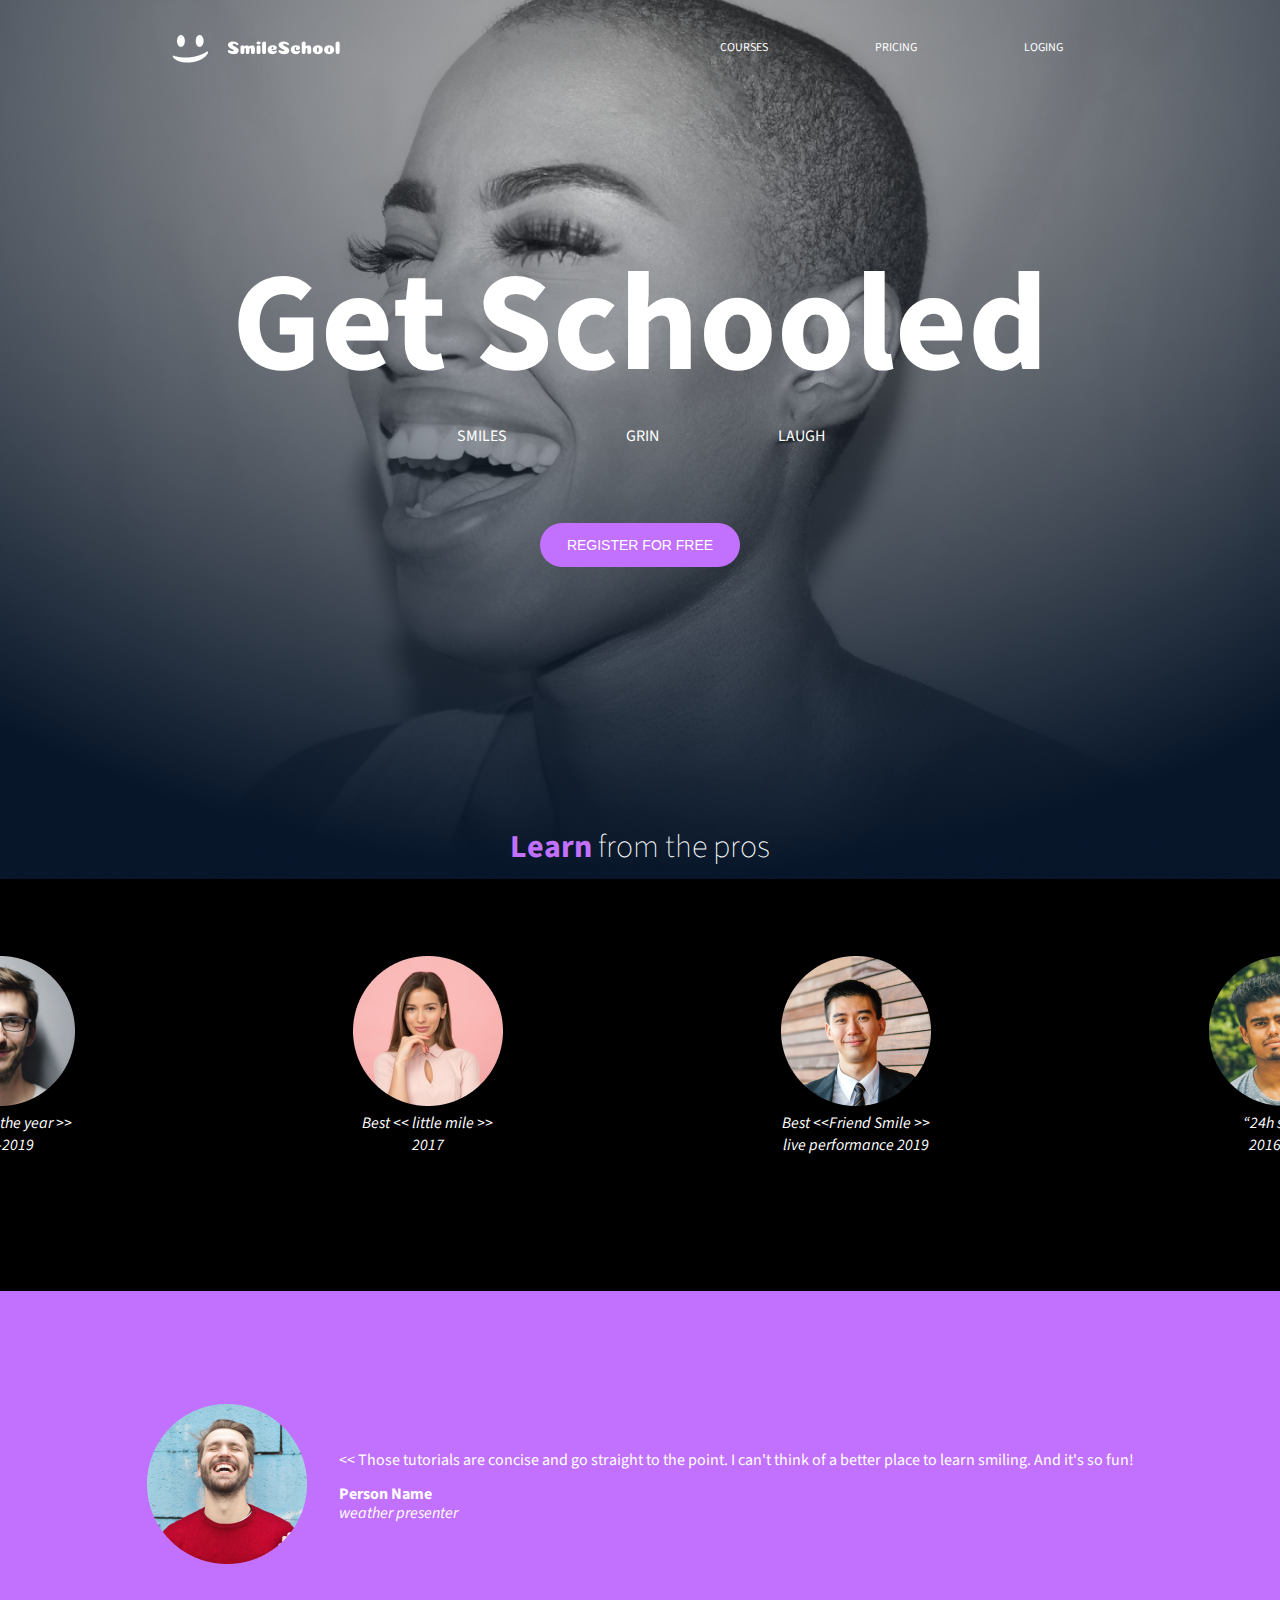
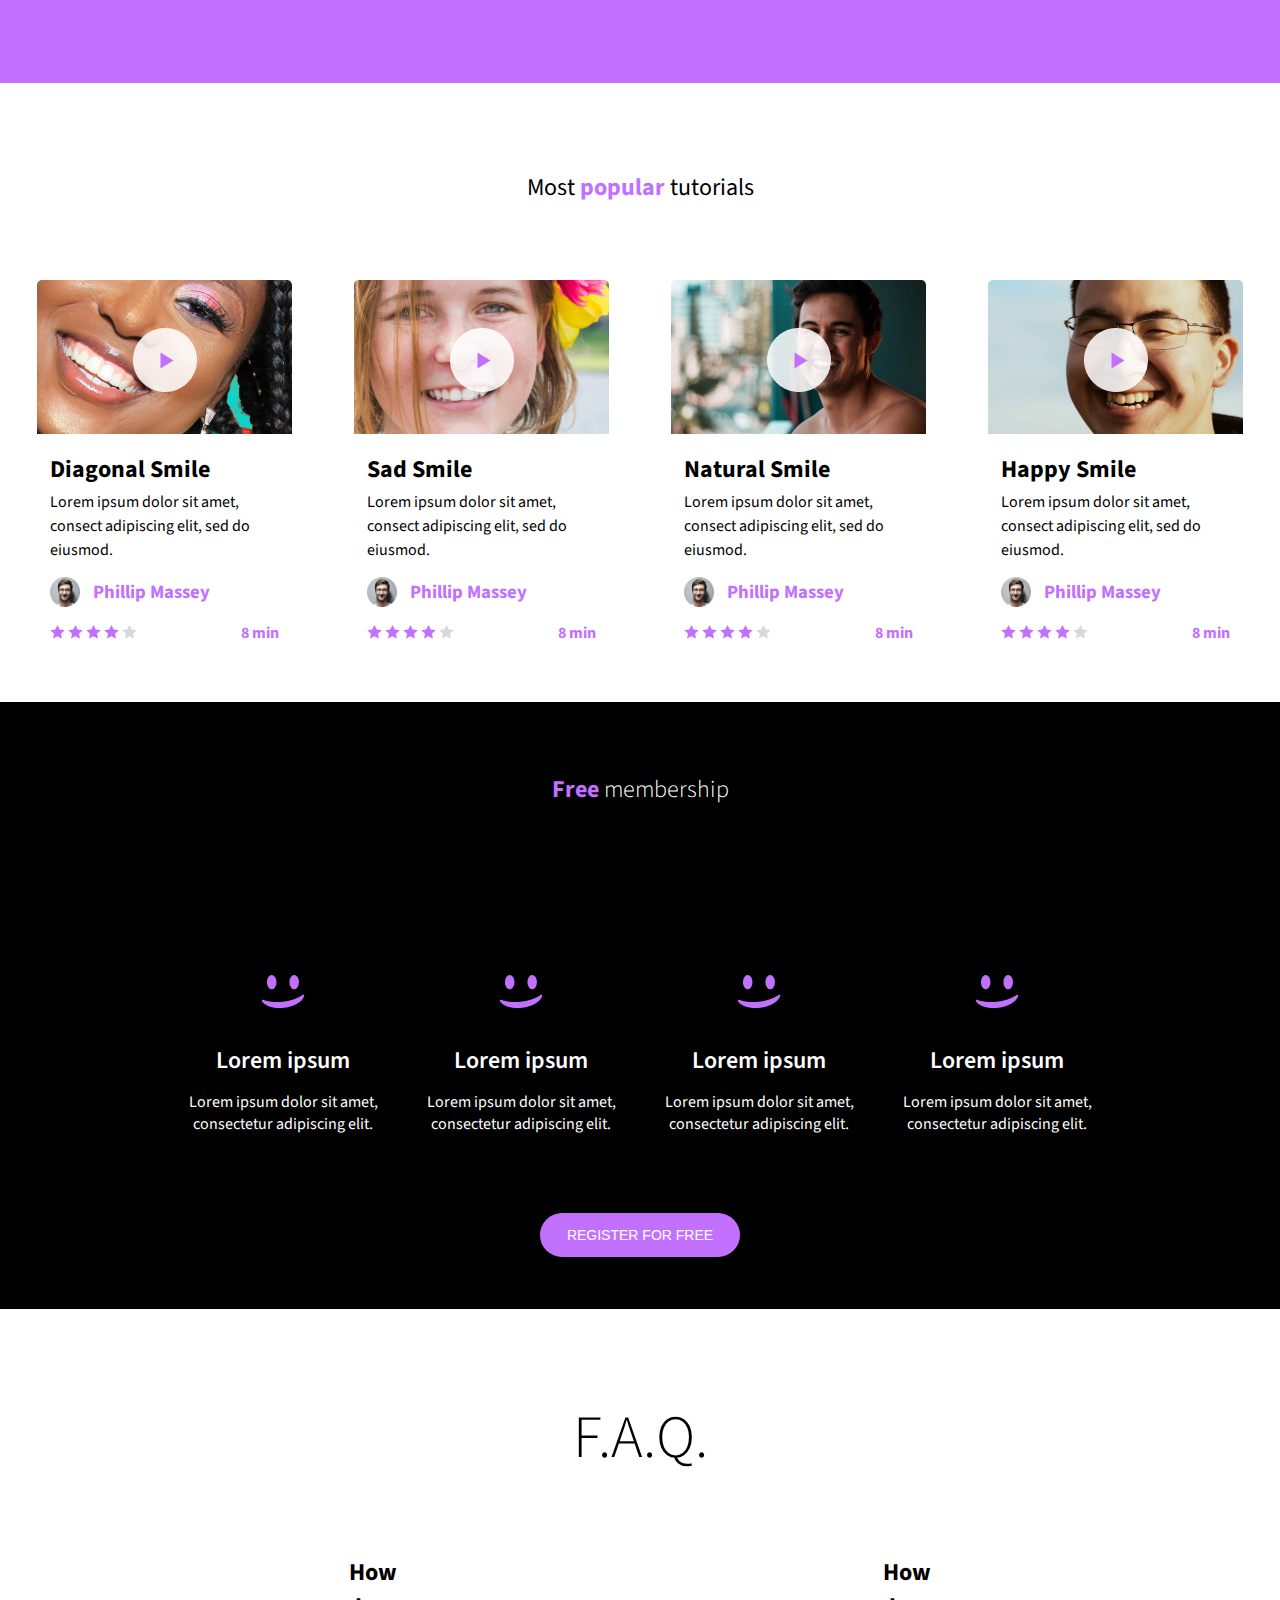
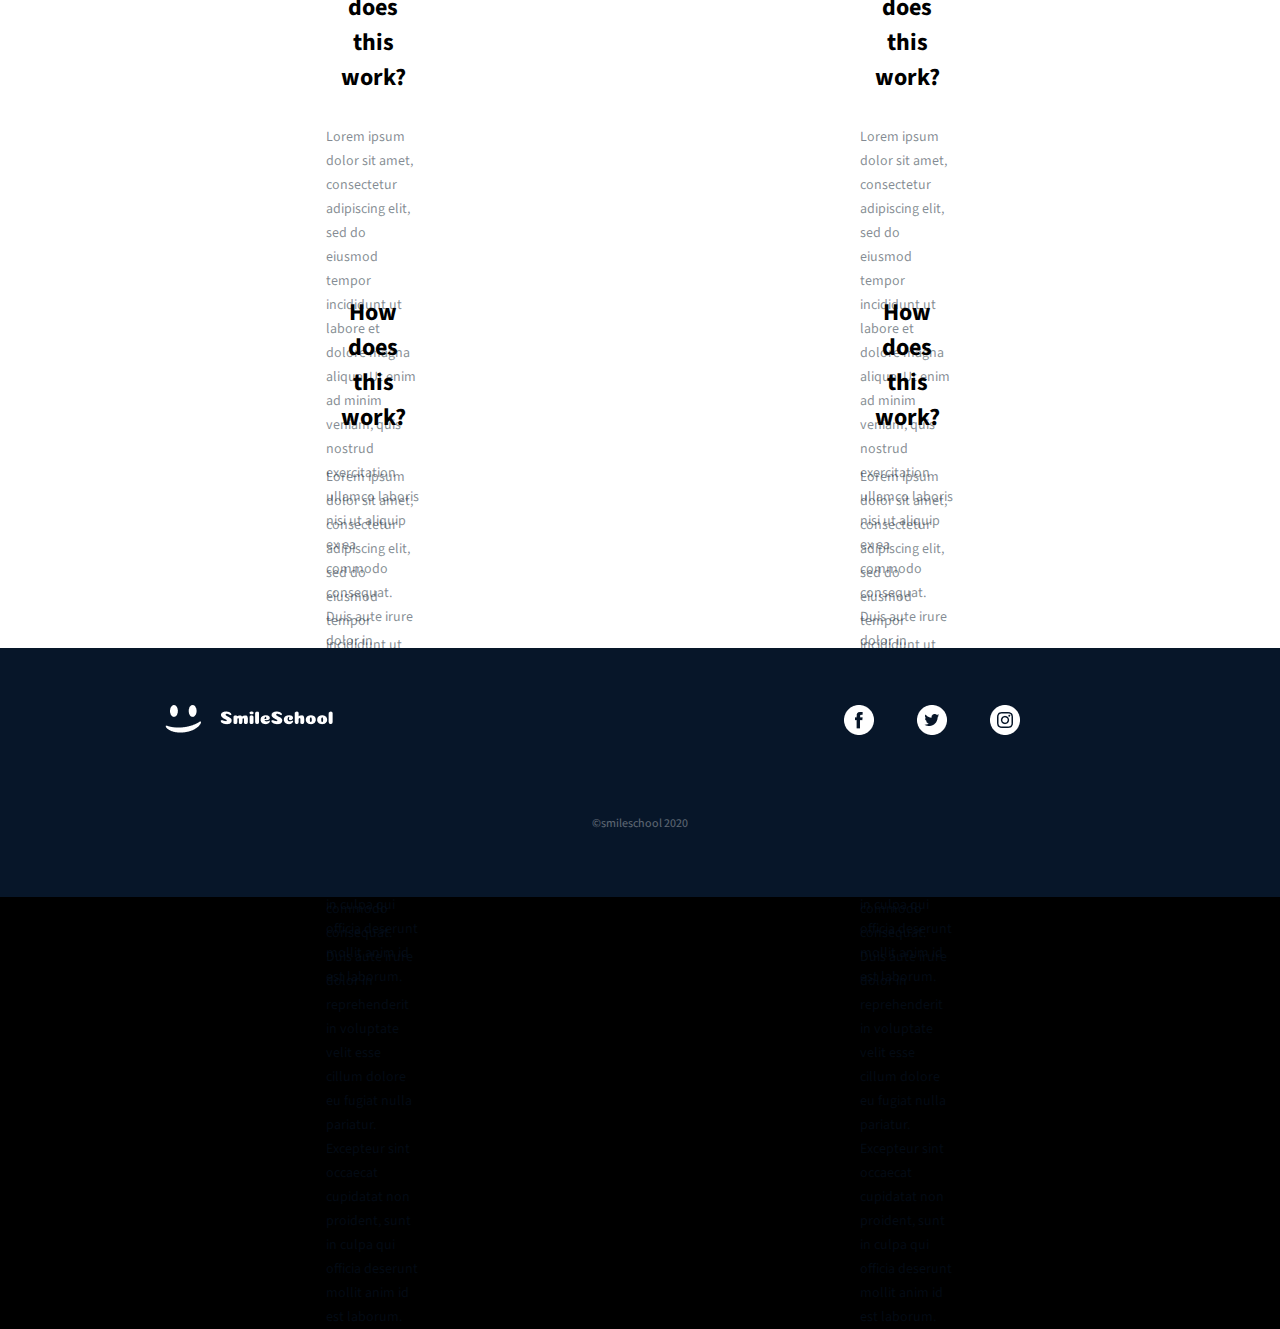
==== css_advanced/index.html @ d27897c7 "final commit 😋" ====
<!DOCTYPE html>
<html lang="en">

    <head>
        <meta charset="UTF-8">
        <title>SmileSchool</title>
        <link rel="preconnect" href="https://fonts.googleapis.com">
        <link rel="preconnect" href="https://fonts.gstatic.com" crossorigin>
        <link
            href="https://fonts.googleapis.com/css2?family=Source+Sans+Pro:ital,wght@0,300;0,400;0,600;0,900;1,200;1,300&display=swap"
            rel="stylesheet">
        <meta name="viewport" content="width=device-width, initial-scale=1.0">
        <link rel="stylesheet" href="styles.css">
    </head>

    <body>
        <img src="./assets/background.png" alt="background" class="background">
        <header>
            <div class="logo--nav">
                <a><img src="./assets/logo.png" alt="logo"> </a>
            </div>
            <div class="navitems">
                <a href="#">COURSES</a>
                <a href="#">PRICING</a>
                <a href="#">LOGING</a>
            </div>
        </header>
        <main>
            <section class="section1">
                <div class="maintitle">
                    <h1 class="title--header">Get Schooled</h1>
                    <div class="mainsubtitle">
                        <p>SMILES </p>
                        <p>GRIN</p>
                        <p>LAUGH</p>
                    </div>
                </div>
                <button class="button--header">REGISTER FOR FREE</button>
                <div class="title--profiles">
                    <h2>from the pros</h2>
                    <div class="container1">
                        <div class="container">
                            <img src="./assets/phillip.png" alt="image">
                            <h2></h2>
                            <i>
                                <blockquote>&lt;&lt;Smile of the year &gt;&gt;</blockquote>
                                <blockquote> 2018-2019</blockquote>
                            </i>
                        </div>
                        <div class="container">
                            <img src="./assets/Nannie.png" alt="image">
                            <h2></h2>
                            <i>
                                <blockquote>Best &lt;&lt; little mile &gt;&gt;</blockquote>
                                <blockquote> 2017</blockquote>
                            </i>
                        </div>
                        <div class="container">
                            <img src="./assets/Bruce.png" alt="image">
                            <h2></h2>
                            <i>
                                <blockquote>Best &lt;&lt;Friend Smile &gt;&gt;</blockquote>
                                <blockquote> live performance 2019</blockquote>
                            </i>
                        </div>
                        <div class="container">
                            <img src="./assets/Henry.png" alt="image">
                            <h2></h2>
                            <i>
                                <blockquote><q>24h smiles</q winner</blockquote>
                                <blockquote> 2016-2019</blockquote>
                            </i>
                        </div>
                    </div>
                </div>

            </section>

            <section class="section2">
                <div class="testimony"><img src="./assets/Person.png"
                        alt="image"></div>
                <div class="wording1">
                    <blockquote>&lt;&lt; Those tutorials are concise and go
                        straight to the point.
                        I can't think of a better place to learn smiling. And
                        it's so fun!
                    </blockquote>
                    <p>Person Name</p>
                    <p>weather presenter</p>
                </div>
            </section>
            <section class="section3">
                <h2><span>Most </span>popular<span> tutorials</span></h2>
                <div class="container2">


                    <div class="videoitem">
                        <div class="video">
                            <img src="./assets/preview.png" alt="video">
                            <img class="play" src="./assets/play.png"
                                alt="play">
                        </div>
                        <div class="videoitem-content">
                            <h2>Diagonal Smile</h2>
                            <p>Lorem ipsum dolor sit amet, consect adipiscing
                                elit, sed do eiusmod.</p>
                            <div class="mini-profile"><img
                                    src="./assets/phillip.png" alt="image">
                                <h3>Phillip Massey</h3>
                            </div>
                            <div class="rating">
                                <div>
                                    <img src="./assets/Star_on.png" alt="rating"
                                        />
                                    <img src="./assets/Star_on.png" alt="rating"
                                        />
                                    <img src="./assets/Star_on.png" alt="rating"
                                        />
                                    <img src="./assets/Star_on.png" alt="rating"
                                        />
                                    <img src="./assets/star_off.png"
                                        alt="rating" />

                                </div>
                                <p>8 min</p>
                            </div>

                        </div>
                    </div>
                    <div class="videoitem">
                        <div class="video">
                            <img src="./assets/preview (1).png" alt="video">
                            <img class="play" src="./assets/play.png"
                                alt="play">
                        </div>
                        <div class="videoitem-content">
                            <h2>Sad Smile</h2>
                            <p>Lorem ipsum dolor sit amet, consect adipiscing
                                elit, sed do eiusmod.</p>
                            <div class="mini-profile"><img
                                    src="./assets/phillip.png" alt="image">
                                <h3>Phillip Massey</h3>
                            </div>
                            <div class="rating">
                                <div>
                                    <img src="./assets/Star_on.png" alt="rating"
                                        />
                                    <img src="./assets/Star_on.png" alt="rating"
                                        />
                                    <img src="./assets/Star_on.png" alt="rating"
                                        />
                                    <img src="./assets/Star_on.png" alt="rating"
                                        />
                                    <img src="./assets/star_off.png"
                                        alt="rating" />

                                </div>
                                <p>8 min</p>
                            </div>

                        </div>
                    </div>
                    <div class="videoitem">
                        <div class="video">
                            <img src="./assets/preview (2).png" alt="video">
                            <img class="play" src="./assets/play.png"
                                alt="play">
                        </div>
                        <div class="videoitem-content">
                            <h2>Natural Smile</h2>
                            <p>Lorem ipsum dolor sit amet, consect adipiscing
                                elit, sed do eiusmod.</p>
                            <div class="mini-profile"><img
                                    src="./assets/phillip.png" alt="image">
                                <h3>Phillip Massey</h3>
                            </div>
                            <div class="rating">
                                <div>
                                    <img src="./assets/Star_on.png" alt="rating"
                                        />
                                    <img src="./assets/Star_on.png" alt="rating"
                                        />
                                    <img src="./assets/Star_on.png" alt="rating"
                                        />
                                    <img src="./assets/Star_on.png" alt="rating"
                                        />
                                    <img src="./assets/star_off.png"
                                        alt="rating" />

                                </div>
                                <p>8 min</p>
                            </div>

                        </div>
                    </div>
                    <div class="videoitem">
                        <div class="video">
                            <img src="./assets/preview (3).png" alt="video">
                            <img class="play" src="./assets/play.png"
                                alt="play">
                        </div>
                        <div class="videoitem-content">
                            <h2>Happy Smile</h2>
                            <p>Lorem ipsum dolor sit amet, consect adipiscing
                                elit, sed do eiusmod.</p>
                            <div class="mini-profile"><img
                                    src="./assets/phillip.png" alt="image">
                                <h3>Phillip Massey</h3>
                            </div>
                            <div class="rating">
                                <div>
                                    <img src="./assets/Star_on.png" alt="rating"
                                        />
                                    <img src="./assets/Star_on.png" alt="rating"
                                        />
                                    <img src="./assets/Star_on.png" alt="rating"
                                        />
                                    <img src="./assets/Star_on.png" alt="rating"
                                        />
                                    <img src="./assets/star_off.png"
                                        alt="rating" />

                                </div>
                                <p>8 min</p>
                            </div>

                        </div>
                    </div>
                </div>
                    

                </section>
                <section class="section4">
                    <h2>Free <span>membership</span></h2>
                    <div class="container3">
                        <div class="container">
                            <img src="./assets/smile.png" alt="image">
                            <h2>Lorem ipsum</h2>
                            <p>Lorem ipsum dolor sit amet, consectetur adipiscing elit.</p>
                        </div>
                        <div class="container">
                            <img src="./assets/smile.png" alt="image">
                            <h2>Lorem ipsum</h2>
                            <p>Lorem ipsum dolor sit amet, consectetur adipiscing elit.</p>
                        </div>
                        <div class="container">
                            <img src="./assets/smile.png" alt="image">
                            <h2>Lorem ipsum</h2>
                            <p>Lorem ipsum dolor sit amet, consectetur adipiscing elit.</p>
                        </div>
                        <div class="container">
                            <img src="./assets/smile.png" alt="image">
                            <h2>Lorem ipsum</h2>
                            <p>Lorem ipsum dolor sit amet, consectetur adipiscing elit.</p>
                        </div>
                        
                    </div>
                    <button>REGISTER FOR FREE</button>
                </section>
                <section class="section5">
                    <h1>F.A.Q.</h1>
                    <section>
                        <div>
                            <h2>How does this work?</h2>
                            <p>Lorem ipsum dolor sit amet, consectetur adipiscing elit, sed do eiusmod tempor incididunt ut labore et dolore magna
                            aliqua. Ut enim ad minim veniam, quis nostrud exercitation ullamco laboris nisi ut aliquip ex ea commodo consequat. Duis
                            aute irure dolor in reprehenderit in voluptate velit esse cillum dolore eu fugiat nulla pariatur. Excepteur sint
                            occaecat cupidatat non proident, sunt in culpa qui officia deserunt mollit anim id est laborum.</p>
                        </div>
                        <div>
                            <h2>How does this work?</h2>
                            <p>Lorem ipsum dolor sit amet, consectetur adipiscing elit, sed do eiusmod tempor incididunt ut labore et dolore magna
                            aliqua. Ut enim ad minim veniam, quis nostrud exercitation ullamco laboris nisi ut aliquip ex ea commodo consequat. Duis
                            aute irure dolor in reprehenderit in voluptate velit esse cillum dolore eu fugiat nulla pariatur. Excepteur sint
                            occaecat cupidatat non proident, sunt in culpa qui officia deserunt mollit anim id est laborum.</p>
                        </div>

                    </section>
                    <section>
                        <div>
                            <h2>How does this work?</h2>
                            <p>Lorem ipsum dolor sit amet, consectetur adipiscing elit, sed do eiusmod tempor incididunt ut labore et dolore
                                magna
                                aliqua. Ut enim ad minim veniam, quis nostrud exercitation ullamco laboris nisi ut aliquip ex ea commodo
                                consequat. Duis
                                aute irure dolor in reprehenderit in voluptate velit esse cillum dolore eu fugiat nulla pariatur. Excepteur sint
                                occaecat cupidatat non proident, sunt in culpa qui officia deserunt mollit anim id est laborum.</p>
                        </div>
                        <div>
                            <h2>How does this work?</h2>
                            <p>Lorem ipsum dolor sit amet, consectetur adipiscing elit, sed do eiusmod tempor incididunt ut labore et dolore
                                magna
                                aliqua. Ut enim ad minim veniam, quis nostrud exercitation ullamco laboris nisi ut aliquip ex ea commodo
                                consequat. Duis
                                aute irure dolor in reprehenderit in voluptate velit esse cillum dolore eu fugiat nulla pariatur. Excepteur sint
                                occaecat cupidatat non proident, sunt in culpa qui officia deserunt mollit anim id est laborum.</p>
                        </div>
                    </section>
                </section>
            </main>
            <footer>
                <div class="container4">
                    <div class="logo--footer">
                        <img src="./assets/logo.png" alt="logo">
                    </div>
                    <div>
                        <a><img src="./assets/Facebook.png" alt="icon"></a>
                        <a><img src="./assets/twitter.png" alt="icon"></a>
                        <a><img src="./assets/Instagram.png" alt="icon"></a>
                    </div>
                </div>
                <p>&copy;smileschool 2020</p>
            </footer>
        </body>

    </html>
---- css_advanced/styles.css ----
.background{
    position: absolute;
    z-index: -1;
    right: 0;
    left: 0;
    width: 100%;
    height: fit-content;
}

header{
    display: flex;
    justify-content: space-between;
    padding:35px 165px 0px 172px;
    
}
.navitems > a{
    margin: 0 52px;
    font-size: 12px;
    transition: all 1s;
}
.navitems > a:hover{
    color:#C271FF; 
}
.section1{
    padding: 0;
    margin: 0;
    height: fit-content;
    margin: 0 auto;
}

.maintitle >h1{
    margin-top: 155px;
    font-size: 140px; 
    font-weight: 700px; 
    

}
.mainsubtitle >p{
    font-size: 16px;
    display: inline-block;
    margin:  0 57px 38px 59px;
    height: fit-content;
   
    
    
}
.button--header{
    margin-top: 38px;
    width: 200px;
    height: 44px;
    padding: 13px 20px;
    font-size: 14px;
    background-color: #C271FF;
    border-radius: 30px;
    border: none;
    margin-bottom: 260px;
    
}
.title--profiles > h2 {
    font-size: 32px;
    line-height: 40px;
    font-weight: lighter;
}

.title--profiles > h2::before {
    content: 'Learn ';
    color: #C271FF;
    font-size: 32px;
    line-height: 40px;
    font-weight: 700;
    margin-bottom: 87px;
}
.container1{
    display: flex;
    align-items: center;
    justify-content: center;
    margin-top: 89px;
    margin-left: 217px;
    margin-right: 214px;
    margin-bottom: 98px;
}
.container1 > .container{
    margin: 0 139px;
    height:237px;
    width: 150px;

}

.section2{
    width: 100%;
    display: flex;
    align-items: center;
    justify-content: center;
    background-color: #C271FF;
    width: 100%;
    min-height: 392px;
    
}

.section2 > blockquote{
    width: 730px;


}
.wording1{
    margin-left: 2rem;
    text-align: start;
    line-height: 34px;
    margin-top: 108px;

}
.wording1 > p {
    
    font-weight: bold;
}
.wording1 > p:last-child{
    line-height: 5px;
    font-weight: normal;
    font-style: italic;

    padding-bottom: 124px;
}
.section3{
    background-color: #FFFFFF;
    padding: 87px 106px;
    width: 100%;
    
}
.section3 > h2{
    color:#C271FF;
    margin-bottom: 75px;
}
.section3 > h2 > span{
    color: black;
    font-weight: lighter;
    
}
.section3 > .container2{
 display: flex;
 align-items: center;
 justify-content: center;
 
}
.container2 > .videoitem {
    margin: 0 31px;
    padding: 0px;
    
}
.container2>.videoitem> .video{
    position: relative;
}
.container2 > .videoitem >.video>.play{
    position: absolute;
    left: 0;
    right: 0;
    top: 30%;
    margin: auto


}
.videoitem{
    width: 255px;
    height: 335px;
}
.videoitem > .videoitem-content>.rating{
    display: flex;
    justify-content: space-between;
    align-items: flex-end;
}
.videoitem >.videoitem-content> div > p{
    display: flex;
    line-height: 24px;
    color:#C271FF;
    font-weight: bolder;
}
.videoitem > .videoitem-content>h2{
        line-height: 24px;

        color: black;

}
.videoitem >.videoitem-content> p{
        line-height: 24px;
        color: black;
        margin-bottom: 15px;
        margin-top: 8px;

}
.videoitem >.videoitem-content> p{
        color: black;

}
.videoitem > .videoitem-content> .mini-profile > h3{ 
    color:#C271FF;
    margin-left: 13px;

}
.videoitem > .videoitem-content> .mini-profile{ 
display: flex;
align-items: center;
margin-bottom: 14px;
}
.videoitem > .videoitem-content >.mini-profile img{
        width: 30px;
    height: 30px;
}
.videoitem-content{
    padding:  18px 13px;
    text-align: start;
}

.section4 {
    color:#071629;
    min-height: 502px;
}
.section4  > h2{
    color:#C271FF;
    margin-bottom: 58px;
    margin-top: 70px;
}
.section4 > h2 > span{
    color: white;
    font-weight: 300;

}

.section4 > .container3{
    display: flex;
    align-items:center;
    justify-content: center;
    margin-top: 168px;
    margin-left:  164px;
    margin-right: 164px;
}
.section4 > .container3 > .container{
 width: 257px;
 height: 153px;

}
.section4 > .container3 > .container > h2{
    margin-bottom: 13px;
    margin-top: 26px;
    font-weight: 600;
    
}
.section4 > button{
    width: 200px;
    height: 44px;
    padding: 13px 20px;
    font-size: 14px;
    background-color: #C271FF;
    border-radius: 30px;
    border: none;
    margin-bottom: 52px;
    margin-top: 85px;

}

.section5{
    background-color: #FFFFFF;
    padding: 87px 106px;
    width: 100%;
    
}

.section5 > h1 {
    color: black;
    font-size: 60px;
    font-weight: 300;
    font-style: normal;
    text-align: center;
}
.section5 > section {
    display: flex;
    align-items: center;
    justify-content: center;

}
.section5 > section > div{
    width: 350px;
    height: 192px;
    margin: 74px 220px;
}
.section5 > section > div > h2 {
    color: black;
}
.section5 > section > div > p {
    color: #07162980;
    font-weight: 400;
    font-size: 14px;
    line-height: 24px;
    margin-top: 30px;
    text-align: start;
}

footer{
    background-color: #071629;
    height: 249px;
    width: 100%;
    display: flex;
    justify-content: center;
    align-items: center;
    flex-direction: column;
}
footer > .container4 {
    display: flex;
    align-items: center;
    justify-content:  space-between;
    width: 100%;
    padding: 29px 240px 0px 165px;
}
footer > .container4 > div> a{
    margin: 0 20px;
}

footer > p{
    padding-top: 75px;
    padding-bottom: 39px;
    font-style: normal;
    font-weight: 400;
    font-size: 12px;
    line-height: 15px;
    opacity: 0.35;

}

html{
    background-color: black; 
    color:#FFFFFF;  
    font-family: 'Source Sans Pro', sans-serif; 
    width: 100vw; 
    overflow-x: hidden;
    margin: auto;
    text-align: center;

}
*{
    color:#FFFFFF;
    padding: 0;
    margin: 0; 
    box-sizing: border-box;
}
a{
    text-decoration: none;
    color:#FFFFFF;

}
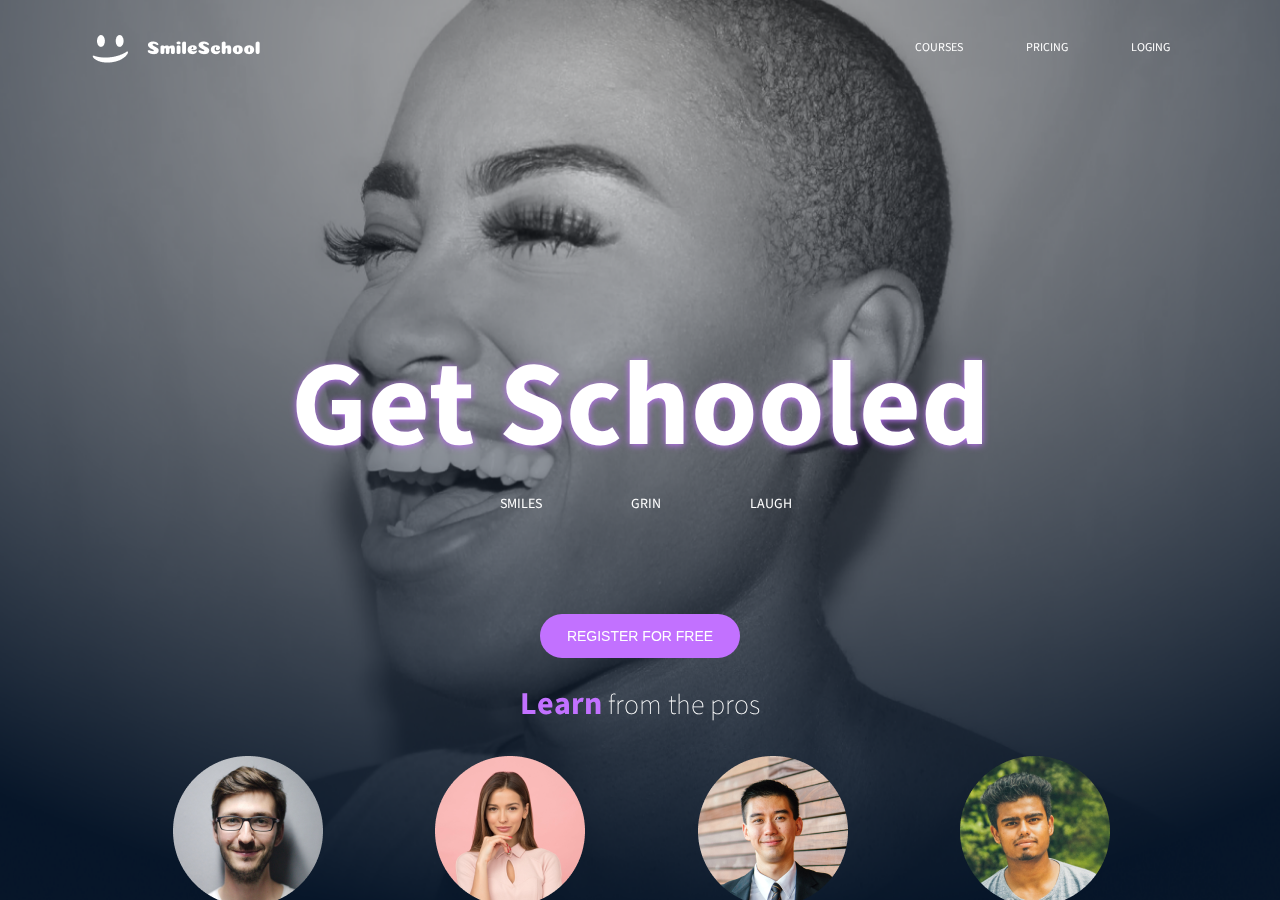
==== commit d710a9ac: "okay okay,... now you're showing off 😒" ====
--- a/css_advanced/index.html
+++ b/css_advanced/index.html
@@ -14,221 +14,193 @@
     </head>
 
     <body>
-        <img src="./assets/background.png" alt="background" class="background">
-        <header>
-            <div class="logo--nav">
-                <a><img src="./assets/logo.png" alt="logo"> </a>
-            </div>
-            <div class="navitems">
-                <a href="#">COURSES</a>
-                <a href="#">PRICING</a>
-                <a href="#">LOGING</a>
-            </div>
-        </header>
-        <main>
-            <section class="section1">
-                <div class="maintitle">
-                    <h1 class="title--header">Get Schooled</h1>
-                    <div class="mainsubtitle">
-                        <p>SMILES </p>
-                        <p>GRIN</p>
-                        <p>LAUGH</p>
-                    </div>
+        <div class="wrapper">
+            <img src="./assets/background.png" alt="background" class="background">
+            <header>
+                <div class="logo--nav">
+                    <a><img src="./assets/logo.png" alt="logo"> </a>
                 </div>
-                <button class="button--header">REGISTER FOR FREE</button>
-                <div class="title--profiles">
-                    <h2>from the pros</h2>
-                    <div class="container1">
-                        <div class="container">
-                            <img src="./assets/phillip.png" alt="image">
-                            <h2></h2>
-                            <i>
-                                <blockquote>&lt;&lt;Smile of the year &gt;&gt;</blockquote>
-                                <blockquote> 2018-2019</blockquote>
-                            </i>
-                        </div>
-                        <div class="container">
-                            <img src="./assets/Nannie.png" alt="image">
-                            <h2></h2>
-                            <i>
-                                <blockquote>Best &lt;&lt; little mile &gt;&gt;</blockquote>
-                                <blockquote> 2017</blockquote>
-                            </i>
-                        </div>
-                        <div class="container">
-                            <img src="./assets/Bruce.png" alt="image">
-                            <h2></h2>
-                            <i>
-                                <blockquote>Best &lt;&lt;Friend Smile &gt;&gt;</blockquote>
-                                <blockquote> live performance 2019</blockquote>
-                            </i>
-                        </div>
-                        <div class="container">
-                            <img src="./assets/Henry.png" alt="image">
-                            <h2></h2>
-                            <i>
-                                <blockquote><q>24h smiles</q winner</blockquote>
-                                <blockquote> 2016-2019</blockquote>
-                            </i>
-                        </div>
-                    </div>
+                <div class="navitems">
+                    <a href="#">COURSES</a>
+                    <a href="#">PRICING</a>
+                    <a href="#">LOGING</a>
                 </div>
-
-            </section>
-
-            <section class="section2">
-                <div class="testimony"><img src="./assets/Person.png"
-                        alt="image"></div>
-                <div class="wording1">
-                    <blockquote>&lt;&lt; Those tutorials are concise and go
-                        straight to the point.
-                        I can't think of a better place to learn smiling. And
-                        it's so fun!
-                    </blockquote>
-                    <p>Person Name</p>
-                    <p>weather presenter</p>
-                </div>
-            </section>
-            <section class="section3">
-                <h2><span>Most </span>popular<span> tutorials</span></h2>
-                <div class="container2">
-
-
-                    <div class="videoitem">
-                        <div class="video">
-                            <img src="./assets/preview.png" alt="video">
-                            <img class="play" src="./assets/play.png"
-                                alt="play">
-                        </div>
-                        <div class="videoitem-content">
-                            <h2>Diagonal Smile</h2>
-                            <p>Lorem ipsum dolor sit amet, consect adipiscing
-                                elit, sed do eiusmod.</p>
-                            <div class="mini-profile"><img
-                                    src="./assets/phillip.png" alt="image">
-                                <h3>Phillip Massey</h3>
-                            </div>
-                            <div class="rating">
-                                <div>
-                                    <img src="./assets/Star_on.png" alt="rating"
-                                        />
-                                    <img src="./assets/Star_on.png" alt="rating"
-                                        />
-                                    <img src="./assets/Star_on.png" alt="rating"
-                                        />
-                                    <img src="./assets/Star_on.png" alt="rating"
-                                        />
-                                    <img src="./assets/star_off.png"
-                                        alt="rating" />
-
-                                </div>
-                                <p>8 min</p>
-                            </div>
-
-                        </div>
-                    </div>
-                    <div class="videoitem">
-                        <div class="video">
-                            <img src="./assets/preview (1).png" alt="video">
-                            <img class="play" src="./assets/play.png"
-                                alt="play">
-                        </div>
-                        <div class="videoitem-content">
-                            <h2>Sad Smile</h2>
-                            <p>Lorem ipsum dolor sit amet, consect adipiscing
-                                elit, sed do eiusmod.</p>
-                            <div class="mini-profile"><img
-                                    src="./assets/phillip.png" alt="image">
-                                <h3>Phillip Massey</h3>
-                            </div>
-                            <div class="rating">
-                                <div>
-                                    <img src="./assets/Star_on.png" alt="rating"
-                                        />
-                                    <img src="./assets/Star_on.png" alt="rating"
-                                        />
-                                    <img src="./assets/Star_on.png" alt="rating"
-                                        />
-                                    <img src="./assets/Star_on.png" alt="rating"
-                                        />
-                                    <img src="./assets/star_off.png"
-                                        alt="rating" />
-
-                                </div>
-                                <p>8 min</p>
-                            </div>
-
-                        </div>
-                    </div>
-                    <div class="videoitem">
-                        <div class="video">
-                            <img src="./assets/preview (2).png" alt="video">
-                            <img class="play" src="./assets/play.png"
-                                alt="play">
-                        </div>
-                        <div class="videoitem-content">
-                            <h2>Natural Smile</h2>
-                            <p>Lorem ipsum dolor sit amet, consect adipiscing
-                                elit, sed do eiusmod.</p>
-                            <div class="mini-profile"><img
-                                    src="./assets/phillip.png" alt="image">
-                                <h3>Phillip Massey</h3>
-                            </div>
-                            <div class="rating">
-                                <div>
-                                    <img src="./assets/Star_on.png" alt="rating"
-                                        />
-                                    <img src="./assets/Star_on.png" alt="rating"
-                                        />
-                                    <img src="./assets/Star_on.png" alt="rating"
-                                        />
-                                    <img src="./assets/Star_on.png" alt="rating"
-                                        />
-                                    <img src="./assets/star_off.png"
-                                        alt="rating" />
-
-                                </div>
-                                <p>8 min</p>
-                            </div>
-
-                        </div>
-                    </div>
-                    <div class="videoitem">
-                        <div class="video">
-                            <img src="./assets/preview (3).png" alt="video">
-                            <img class="play" src="./assets/play.png"
-                                alt="play">
-                        </div>
-                        <div class="videoitem-content">
-                            <h2>Happy Smile</h2>
-                            <p>Lorem ipsum dolor sit amet, consect adipiscing
-                                elit, sed do eiusmod.</p>
-                            <div class="mini-profile"><img
-                                    src="./assets/phillip.png" alt="image">
-                                <h3>Phillip Massey</h3>
-                            </div>
-                            <div class="rating">
-                                <div>
-                                    <img src="./assets/Star_on.png" alt="rating"
-                                        />
-                                    <img src="./assets/Star_on.png" alt="rating"
-                                        />
-                                    <img src="./assets/Star_on.png" alt="rating"
-                                        />
-                                    <img src="./assets/Star_on.png" alt="rating"
-                                        />
-                                    <img src="./assets/star_off.png"
-                                        alt="rating" />
-
-                                </div>
-                                <p>8 min</p>
-                            </div>
-
-                        </div>
-                    </div>
-                </div>
-                    
-
+            </header>
+            <main>
+                <section class="section1">
+                    <div class="maintitle">
+                        <h1 class="title--header">Get Schooled</h1>
+                        <div class="mainsubtitle">
+                            <p>SMILES </p>
+                            <p>GRIN</p>
+                            <p>LAUGH</p>
+                        </div>
+                    </div>
+                    <button class="button--header">REGISTER FOR FREE</button>
+                    <div class="title--profiles">
+                        <h2>from the pros</h2>
+                        <div class="container1">
+                            <div class="container">
+                                <img src="./assets/phillip.png" alt="image">
+                                <h2></h2>
+                                <i>
+                                    <blockquote>&lt;&lt;Smile of the year &gt;&gt;</blockquote>
+                                    <blockquote> 2018-2019</blockquote>
+                                </i>
+                            </div>
+                            <div class="container">
+                                <img src="./assets/Nannie.png" alt="image">
+                                <h2></h2>
+                                <i>
+                                    <blockquote>Best &lt;&lt; little mile &gt;&gt;</blockquote>
+                                    <blockquote> 2017</blockquote>
+                                </i>
+                            </div>
+                            <div class="container">
+                                <img src="./assets/Bruce.png" alt="image">
+                                <h2></h2>
+                                <i>
+                                    <blockquote>Best &lt;&lt;Friend Smile &gt;&gt;</blockquote>
+                                    <blockquote> live performance 2019</blockquote>
+                                </i>
+                            </div>
+                            <div class="container">
+                                <img src="./assets/Henry.png" alt="image">
+                                <h2></h2>
+                                <i>
+                                    <blockquote><q>24h smiles</q winner</blockquote>
+                                        <blockquote> 2016-2019</blockquote>
+                                </i>
+                            </div>
+                        </div>
+                    </div>
+            
+                </section>
+            
+                <section class="section2">
+                    <div class="testimony"><img src="./assets/Person.png" alt="image"></div>
+                    <div class="wording1">
+                        <blockquote>&lt;&lt; Those tutorials are concise and go
+                            straight to the point.
+                            I can't think of a better place to learn smiling. And
+                            it's so fun!
+                        </blockquote>
+                        <p>Person Name</p>
+                        <p>weather presenter</p>
+                    </div>
+                </section>
+                <section class="section3">
+                    <h2><span>Most </span>popular<span> tutorials</span></h2>
+                    <div class="container2">
+            
+            
+                        <div class="videoitem">
+                            <div class="video">
+                                <img src="./assets/preview.png" alt="video">
+                                <img class="play" src="./assets/play.png" alt="play">
+                            </div>
+                            <div class="videoitem-content">
+                                <h2>Diagonal Smile</h2>
+                                <p>Lorem ipsum dolor sit amet, consect adipiscing
+                                    elit, sed do eiusmod.</p>
+                                <div class="mini-profile"><img src="./assets/phillip.png" alt="image">
+                                    <h3>Phillip Massey</h3>
+                                </div>
+                                <div class="rating">
+                                    <div>
+                                        <img src="./assets/Star_on.png" alt="rating" />
+                                        <img src="./assets/Star_on.png" alt="rating" />
+                                        <img src="./assets/Star_on.png" alt="rating" />
+                                        <img src="./assets/Star_on.png" alt="rating" />
+                                        <img src="./assets/star_off.png" alt="rating" />
+            
+                                    </div>
+                                    <p>8 min</p>
+                                </div>
+            
+                            </div>
+                        </div>
+                        <div class="videoitem">
+                            <div class="video">
+                                <img src="./assets/preview (1).png" alt="video">
+                                <img class="play" src="./assets/play.png" alt="play">
+                            </div>
+                            <div class="videoitem-content">
+                                <h2>Sad Smile</h2>
+                                <p>Lorem ipsum dolor sit amet, consect adipiscing
+                                    elit, sed do eiusmod.</p>
+                                <div class="mini-profile"><img src="./assets/phillip.png" alt="image">
+                                    <h3>Phillip Massey</h3>
+                                </div>
+                                <div class="rating">
+                                    <div>
+                                        <img src="./assets/Star_on.png" alt="rating" />
+                                        <img src="./assets/Star_on.png" alt="rating" />
+                                        <img src="./assets/Star_on.png" alt="rating" />
+                                        <img src="./assets/Star_on.png" alt="rating" />
+                                        <img src="./assets/star_off.png" alt="rating" />
+            
+                                    </div>
+                                    <p>8 min</p>
+                                </div>
+            
+                            </div>
+                        </div>
+                        <div class="videoitem">
+                            <div class="video">
+                                <img src="./assets/preview (2).png" alt="video">
+                                <img class="play" src="./assets/play.png" alt="play">
+                            </div>
+                            <div class="videoitem-content">
+                                <h2>Natural Smile</h2>
+                                <p>Lorem ipsum dolor sit amet, consect adipiscing
+                                    elit, sed do eiusmod.</p>
+                                <div class="mini-profile"><img src="./assets/phillip.png" alt="image">
+                                    <h3>Phillip Massey</h3>
+                                </div>
+                                <div class="rating">
+                                    <div>
+                                        <img src="./assets/Star_on.png" alt="rating" />
+                                        <img src="./assets/Star_on.png" alt="rating" />
+                                        <img src="./assets/Star_on.png" alt="rating" />
+                                        <img src="./assets/Star_on.png" alt="rating" />
+                                        <img src="./assets/star_off.png" alt="rating" />
+            
+                                    </div>
+                                    <p>8 min</p>
+                                </div>
+            
+                            </div>
+                        </div>
+                        <div class="videoitem">
+                            <div class="video">
+                                <img src="./assets/preview (3).png" alt="video">
+                                <img class="play" src="./assets/play.png" alt="play">
+                            </div>
+                            <div class="videoitem-content">
+                                <h2>Happy Smile</h2>
+                                <p>Lorem ipsum dolor sit amet, consect adipiscing
+                                    elit, sed do eiusmod.</p>
+                                <div class="mini-profile"><img src="./assets/phillip.png" alt="image">
+                                    <h3>Phillip Massey</h3>
+                                </div>
+                                <div class="rating">
+                                    <div>
+                                        <img src="./assets/Star_on.png" alt="rating" />
+                                        <img src="./assets/Star_on.png" alt="rating" />
+                                        <img src="./assets/Star_on.png" alt="rating" />
+                                        <img src="./assets/Star_on.png" alt="rating" />
+                                        <img src="./assets/star_off.png" alt="rating" />
+            
+                                    </div>
+                                    <p>8 min</p>
+                                </div>
+            
+                            </div>
+                        </div>
+                    </div>
+            
+            
                 </section>
                 <section class="section4">
                     <h2>Free <span>membership</span></h2>
@@ -253,7 +225,7 @@
                             <h2>Lorem ipsum</h2>
                             <p>Lorem ipsum dolor sit amet, consectetur adipiscing elit.</p>
                         </div>
-                        
+            
                     </div>
                     <button>REGISTER FOR FREE</button>
                 </section>
@@ -262,37 +234,49 @@
                     <section>
                         <div>
                             <h2>How does this work?</h2>
-                            <p>Lorem ipsum dolor sit amet, consectetur adipiscing elit, sed do eiusmod tempor incididunt ut labore et dolore magna
-                            aliqua. Ut enim ad minim veniam, quis nostrud exercitation ullamco laboris nisi ut aliquip ex ea commodo consequat. Duis
-                            aute irure dolor in reprehenderit in voluptate velit esse cillum dolore eu fugiat nulla pariatur. Excepteur sint
-                            occaecat cupidatat non proident, sunt in culpa qui officia deserunt mollit anim id est laborum.</p>
+                            <p>Lorem ipsum dolor sit amet, consectetur adipiscing elit, sed do eiusmod tempor incididunt ut labore
+                                et dolore magna
+                                aliqua. Ut enim ad minim veniam, quis nostrud exercitation ullamco laboris nisi ut aliquip ex ea
+                                commodo consequat. Duis
+                                aute irure dolor in reprehenderit in voluptate velit esse cillum dolore eu fugiat nulla pariatur.
+                                Excepteur sint
+                                occaecat cupidatat non proident, sunt in culpa qui officia deserunt mollit anim id est laborum.</p>
                         </div>
                         <div>
                             <h2>How does this work?</h2>
-                            <p>Lorem ipsum dolor sit amet, consectetur adipiscing elit, sed do eiusmod tempor incididunt ut labore et dolore magna
-                            aliqua. Ut enim ad minim veniam, quis nostrud exercitation ullamco laboris nisi ut aliquip ex ea commodo consequat. Duis
-                            aute irure dolor in reprehenderit in voluptate velit esse cillum dolore eu fugiat nulla pariatur. Excepteur sint
-                            occaecat cupidatat non proident, sunt in culpa qui officia deserunt mollit anim id est laborum.</p>
-                        </div>
-
+                            <p>Lorem ipsum dolor sit amet, consectetur adipiscing elit, sed do eiusmod tempor incididunt ut labore
+                                et dolore magna
+                                aliqua. Ut enim ad minim veniam, quis nostrud exercitation ullamco laboris nisi ut aliquip ex ea
+                                commodo consequat. Duis
+                                aute irure dolor in reprehenderit in voluptate velit esse cillum dolore eu fugiat nulla pariatur.
+                                Excepteur sint
+                                occaecat cupidatat non proident, sunt in culpa qui officia deserunt mollit anim id est laborum.</p>
+                        </div>
+            
                     </section>
                     <section>
                         <div>
                             <h2>How does this work?</h2>
-                            <p>Lorem ipsum dolor sit amet, consectetur adipiscing elit, sed do eiusmod tempor incididunt ut labore et dolore
+                            <p>Lorem ipsum dolor sit amet, consectetur adipiscing elit, sed do eiusmod tempor incididunt ut labore
+                                et dolore
                                 magna
-                                aliqua. Ut enim ad minim veniam, quis nostrud exercitation ullamco laboris nisi ut aliquip ex ea commodo
+                                aliqua. Ut enim ad minim veniam, quis nostrud exercitation ullamco laboris nisi ut aliquip ex ea
+                                commodo
                                 consequat. Duis
-                                aute irure dolor in reprehenderit in voluptate velit esse cillum dolore eu fugiat nulla pariatur. Excepteur sint
+                                aute irure dolor in reprehenderit in voluptate velit esse cillum dolore eu fugiat nulla pariatur.
+                                Excepteur sint
                                 occaecat cupidatat non proident, sunt in culpa qui officia deserunt mollit anim id est laborum.</p>
                         </div>
                         <div>
                             <h2>How does this work?</h2>
-                            <p>Lorem ipsum dolor sit amet, consectetur adipiscing elit, sed do eiusmod tempor incididunt ut labore et dolore
+                            <p>Lorem ipsum dolor sit amet, consectetur adipiscing elit, sed do eiusmod tempor incididunt ut labore
+                                et dolore
                                 magna
-                                aliqua. Ut enim ad minim veniam, quis nostrud exercitation ullamco laboris nisi ut aliquip ex ea commodo
+                                aliqua. Ut enim ad minim veniam, quis nostrud exercitation ullamco laboris nisi ut aliquip ex ea
+                                commodo
                                 consequat. Duis
-                                aute irure dolor in reprehenderit in voluptate velit esse cillum dolore eu fugiat nulla pariatur. Excepteur sint
+                                aute irure dolor in reprehenderit in voluptate velit esse cillum dolore eu fugiat nulla pariatur.
+                                Excepteur sint
                                 occaecat cupidatat non proident, sunt in culpa qui officia deserunt mollit anim id est laborum.</p>
                         </div>
                     </section>
@@ -311,6 +295,7 @@
                 </div>
                 <p>&copy;smileschool 2020</p>
             </footer>
+        </div>        
         </body>
 
     </html>--- a/css_advanced/styles.css
+++ b/css_advanced/styles.css
@@ -1,20 +1,31 @@
+
+.wrapper{
+    height: 100vh;
+    overflow-y: auto;
+    perspective: 11px;
+}
+
 .background{
     position: absolute;
     z-index: -1;
     right: 0;
     left: 0;
     width: 100%;
-    height: fit-content;
+    min-height: 100vh;
+    background-size: cover;
+    transform-style:preserve-3d ;
+    transform: translateZ(-50px) scale(6)
+
 }
 
 header{
     display: flex;
     justify-content: space-between;
-    padding:35px 165px 0px 172px;
+    padding:35px 80px 0px 92px;
     
 }
 .navitems > a{
-    margin: 0 52px;
+    padding: 0 30px;
     font-size: 12px;
     transition: all 1s;
 }
@@ -24,28 +35,29 @@
 .section1{
     padding: 0;
     margin: 0;
-    height: fit-content;
+    height:93vh;
     margin: 0 auto;
 }
 
 .maintitle >h1{
-    margin-top: 155px;
-    font-size: 140px; 
-    font-weight: 700px; 
-    
-
-}
+    padding-top: 250px;
+    font-size: 120px; 
+    font-weight: 700px;  
+    text-shadow: 0 1px 7px #C271FF ;
+
+}
+
 .mainsubtitle >p{
-    font-size: 16px;
+    font-size: 14px;
     display: inline-block;
-    margin:  0 57px 38px 59px;
-    height: fit-content;
+    padding:  0 37px 100px 49px;
+    min-height: fit-content;
    
     
     
 }
 .button--header{
-    margin-top: 38px;
+    
     width: 200px;
     height: 44px;
     padding: 13px 20px;
@@ -53,13 +65,15 @@
     background-color: #C271FF;
     border-radius: 30px;
     border: none;
-    margin-bottom: 260px;
+
     
 }
 .title--profiles > h2 {
-    font-size: 32px;
-    line-height: 40px;
+    font-size: 28px;
+    line-height: 30px;
     font-weight: lighter;
+    padding-bottom: 2rem;
+    padding-top: 2%;
 }
 
 .title--profiles > h2::before {
@@ -68,21 +82,22 @@
     font-size: 32px;
     line-height: 40px;
     font-weight: 700;
-    margin-bottom: 87px;
 }
 .container1{
     display: flex;
     align-items: center;
     justify-content: center;
-    margin-top: 89px;
-    margin-left: 217px;
-    margin-right: 214px;
-    margin-bottom: 98px;
+    margin-left: 117px;
+    margin-right: 114px;
+
+    
 }
 .container1 > .container{
-    margin: 0 139px;
-    height:237px;
-    width: 150px;
+    padding: 0px 20px;
+    min-height:77px;
+    width: 100%;
+    font-size: 14px;
+
 
 }
 
@@ -93,12 +108,12 @@
     justify-content: center;
     background-color: #C271FF;
     width: 100%;
-    min-height: 392px;
+    min-height: fit-content;
     
 }
 
 .section2 > blockquote{
-    width: 730px;
+    width: 60%;
 
 
 }
@@ -107,6 +122,8 @@
     text-align: start;
     line-height: 34px;
     margin-top: 108px;
+    width: 30%;
+
 
 }
 .wording1 > p {
@@ -122,7 +139,11 @@
 }
 .section3{
     background-color: #FFFFFF;
-    padding: 87px 106px;
+    padding: 27px 27px;
+    display: flex;
+    align-items: center;
+    justify-content: center;
+    flex-direction: column;
     width: 100%;
     
 }
@@ -139,33 +160,52 @@
  display: flex;
  align-items: center;
  justify-content: center;
+ width: 100%;
+ margin: auto;
+
  
 }
 .container2 > .videoitem {
-    margin: 0 31px;
+    display: flex;
+    flex-direction: column;
+    align-items: center;
+    justify-content: center;
     padding: 0px;
+    width: 30%;
     
 }
 .container2>.videoitem> .video{
     position: relative;
+    width: 21vw;
+
+    
+    
+}
+.container2>.videoitem> .video > img{
+    width: 100%;
+    
 }
 .container2 > .videoitem >.video>.play{
     position: absolute;
     left: 0;
     right: 0;
     top: 30%;
-    margin: auto
+    margin: auto;
+    width: 30%;
+
 
 
 }
 .videoitem{
-    width: 255px;
-    height: 335px;
+    width: 70%;
+    min-height: 385px;
 }
 .videoitem > .videoitem-content>.rating{
     display: flex;
     justify-content: space-between;
     align-items: flex-end;
+    width: 100%;
+
 }
 .videoitem >.videoitem-content> div > p{
     display: flex;
@@ -174,7 +214,7 @@
     font-weight: bolder;
 }
 .videoitem > .videoitem-content>h2{
-        line-height: 24px;
+        font-size: 22px;
 
         color: black;
 
@@ -193,6 +233,7 @@
 .videoitem > .videoitem-content> .mini-profile > h3{ 
     color:#C271FF;
     margin-left: 13px;
+    font-size: 14px;
 
 }
 .videoitem > .videoitem-content> .mini-profile{ 
@@ -205,8 +246,9 @@
     height: 30px;
 }
 .videoitem-content{
-    padding:  18px 13px;
+    padding:  8px 2px;
     text-align: start;
+    width: 85%;
 }
 
 .section4 {
@@ -217,6 +259,7 @@
     color:#C271FF;
     margin-bottom: 58px;
     margin-top: 70px;
+
 }
 .section4 > h2 > span{
     color: white;
@@ -229,18 +272,24 @@
     align-items:center;
     justify-content: center;
     margin-top: 168px;
-    margin-left:  164px;
-    margin-right: 164px;
+    margin-left:  64px;
+    margin-right: 64px;
 }
 .section4 > .container3 > .container{
- width: 257px;
- height: 153px;
+    width: 100%;
+    margin: 0 2rem;
+    height: 153px;
 
 }
 .section4 > .container3 > .container > h2{
     margin-bottom: 13px;
     margin-top: 26px;
     font-weight: 600;
+    
+}
+.section4 > .container3 > .container >p{
+    width: 80%;
+    margin: auto;
     
 }
 .section4 > button{
@@ -277,9 +326,9 @@
 
 }
 .section5 > section > div{
-    width: 350px;
+    width: 100%;
     height: 192px;
-    margin: 74px 220px;
+    margin: 74px 20px;
 }
 .section5 > section > div > h2 {
     color: black;
@@ -289,8 +338,9 @@
     font-weight: 400;
     font-size: 14px;
     line-height: 24px;
-    margin-top: 30px;
     text-align: start;
+    width: 90%;
+    margin: 30px auto;
 }
 
 footer{
@@ -307,7 +357,7 @@
     align-items: center;
     justify-content:  space-between;
     width: 100%;
-    padding: 29px 240px 0px 165px;
+    padding: 29px 20% 0px 20%;
 }
 footer > .container4 > div> a{
     margin: 0 20px;
@@ -332,6 +382,7 @@
     overflow-x: hidden;
     margin: auto;
     text-align: center;
+    height: 100vh;
 
 }
 *{
@@ -344,4 +395,4 @@
     text-decoration: none;
     color:#FFFFFF;
 
-}+}
